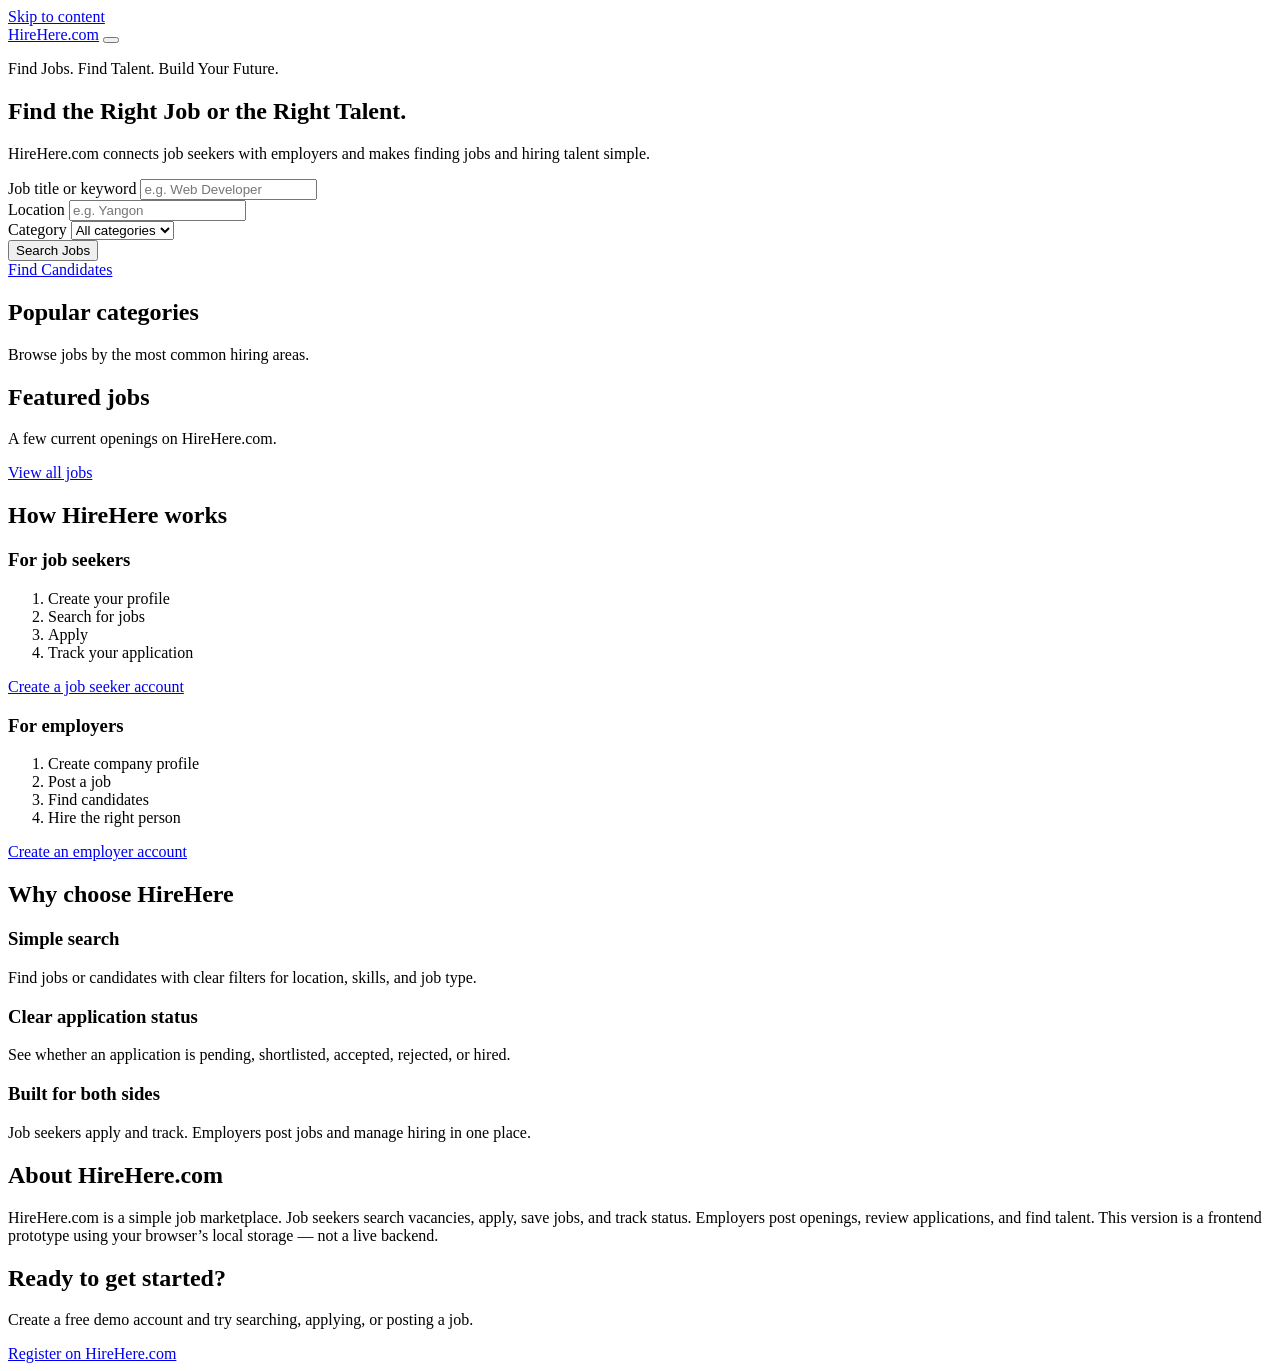
==== index.html @ e833c2ac "Add files via upload" ====
<!DOCTYPE html>
<html lang="en">
<head>
  <meta charset="UTF-8">
  <meta name="viewport" content="width=device-width, initial-scale=1.0">
  <title>HireHere.com — Find Jobs. Find Talent. Build Your Future.</title>
  <meta name="description" content="HireHere.com connects job seekers with employers. Find jobs or hire talent.">
  <link rel="stylesheet" href="css/style.css">
</head>
<body data-page="home">
  <a class="skip-link" href="#main">Skip to content</a>
  <header class="site-header">
    <div class="container header-inner">
      <a href="index.html" class="logo">HireHere.com</a>
      <button type="button" class="nav-toggle" aria-label="Toggle navigation" aria-expanded="false" aria-controls="main-nav"><span></span><span></span><span></span></button>
      <nav id="main-nav" class="main-nav" aria-label="Primary"></nav>
    </div>
  </header>

  <main id="main">
    <section class="hero">
      <div class="container">
        <p class="tagline">Find Jobs. Find Talent. Build Your Future.</p>
        <h1>Find the Right Job or the Right Talent.</h1>
        <p class="lead">HireHere.com connects job seekers with employers and makes finding jobs and hiring talent simple.</p>

        <form class="search-card" id="home-job-search" role="search" aria-label="Search jobs">
          <div class="search-grid">
            <div class="field">
              <label for="home-keyword">Job title or keyword</label>
              <input id="home-keyword" name="q" type="search" placeholder="e.g. Web Developer">
            </div>
            <div class="field">
              <label for="home-location">Location</label>
              <input id="home-location" name="location" type="text" placeholder="e.g. Yangon">
            </div>
            <div class="field">
              <label for="home-category">Category</label>
              <select id="home-category" name="category">
                <option value="">All categories</option>
              </select>
            </div>
            <button class="btn" type="submit">Search Jobs</button>
          </div>
        </form>
        <div class="hero-actions">
          <a class="btn btn-secondary" href="candidates.html">Find Candidates</a>
        </div>
      </div>
    </section>

    <section class="section" aria-labelledby="categories-heading">
      <div class="container">
        <div class="section-head">
          <div>
            <h2 id="categories-heading">Popular categories</h2>
            <p class="tagline">Browse jobs by the most common hiring areas.</p>
          </div>
        </div>
        <div class="cat-grid" id="category-list"></div>
      </div>
    </section>

    <section class="section section-alt" aria-labelledby="featured-heading">
      <div class="container">
        <div class="section-head">
          <div>
            <h2 id="featured-heading">Featured jobs</h2>
            <p class="tagline">A few current openings on HireHere.com.</p>
          </div>
          <a href="jobs.html">View all jobs</a>
        </div>
        <div class="card-grid" id="featured-jobs"></div>
      </div>
    </section>

    <section class="section" id="how" aria-labelledby="how-heading">
      <div class="container">
        <h2 id="how-heading">How HireHere works</h2>
        <div class="how-grid">
          <article class="panel">
            <h3>For job seekers</h3>
            <ol class="steps">
              <li>Create your profile</li>
              <li>Search for jobs</li>
              <li>Apply</li>
              <li>Track your application</li>
            </ol>
            <a class="btn" href="register.html">Create a job seeker account</a>
          </article>
          <article class="panel">
            <h3>For employers</h3>
            <ol class="steps">
              <li>Create company profile</li>
              <li>Post a job</li>
              <li>Find candidates</li>
              <li>Hire the right person</li>
            </ol>
            <a class="btn btn-secondary" href="register.html">Create an employer account</a>
          </article>
        </div>
      </div>
    </section>

    <section class="section section-alt" aria-labelledby="why-heading">
      <div class="container">
        <h2 id="why-heading">Why choose HireHere</h2>
        <div class="why-grid">
          <article class="panel">
            <h3>Simple search</h3>
            <p>Find jobs or candidates with clear filters for location, skills, and job type.</p>
          </article>
          <article class="panel">
            <h3>Clear application status</h3>
            <p>See whether an application is pending, shortlisted, accepted, rejected, or hired.</p>
          </article>
          <article class="panel">
            <h3>Built for both sides</h3>
            <p>Job seekers apply and track. Employers post jobs and manage hiring in one place.</p>
          </article>
        </div>
      </div>
    </section>

    <section class="section" id="about" aria-labelledby="about-heading">
      <div class="container">
        <h2 id="about-heading">About HireHere.com</h2>
        <p class="lead">HireHere.com is a simple job marketplace. Job seekers search vacancies, apply, save jobs, and track status. Employers post openings, review applications, and find talent. This version is a frontend prototype using your browser’s local storage — not a live backend.</p>
      </div>
    </section>

    <section class="cta-band">
      <div class="container">
        <h2>Ready to get started?</h2>
        <p>Create a free demo account and try searching, applying, or posting a job.</p>
        <a class="btn" href="register.html">Register on HireHere.com</a>
      </div>
    </section>
  </main>

  <footer class="site-footer" id="site-footer"></footer>
  <div id="toast" class="toast" role="status" aria-live="polite"></div>
  <script src="js/script.js"></script>
</body>
</html>
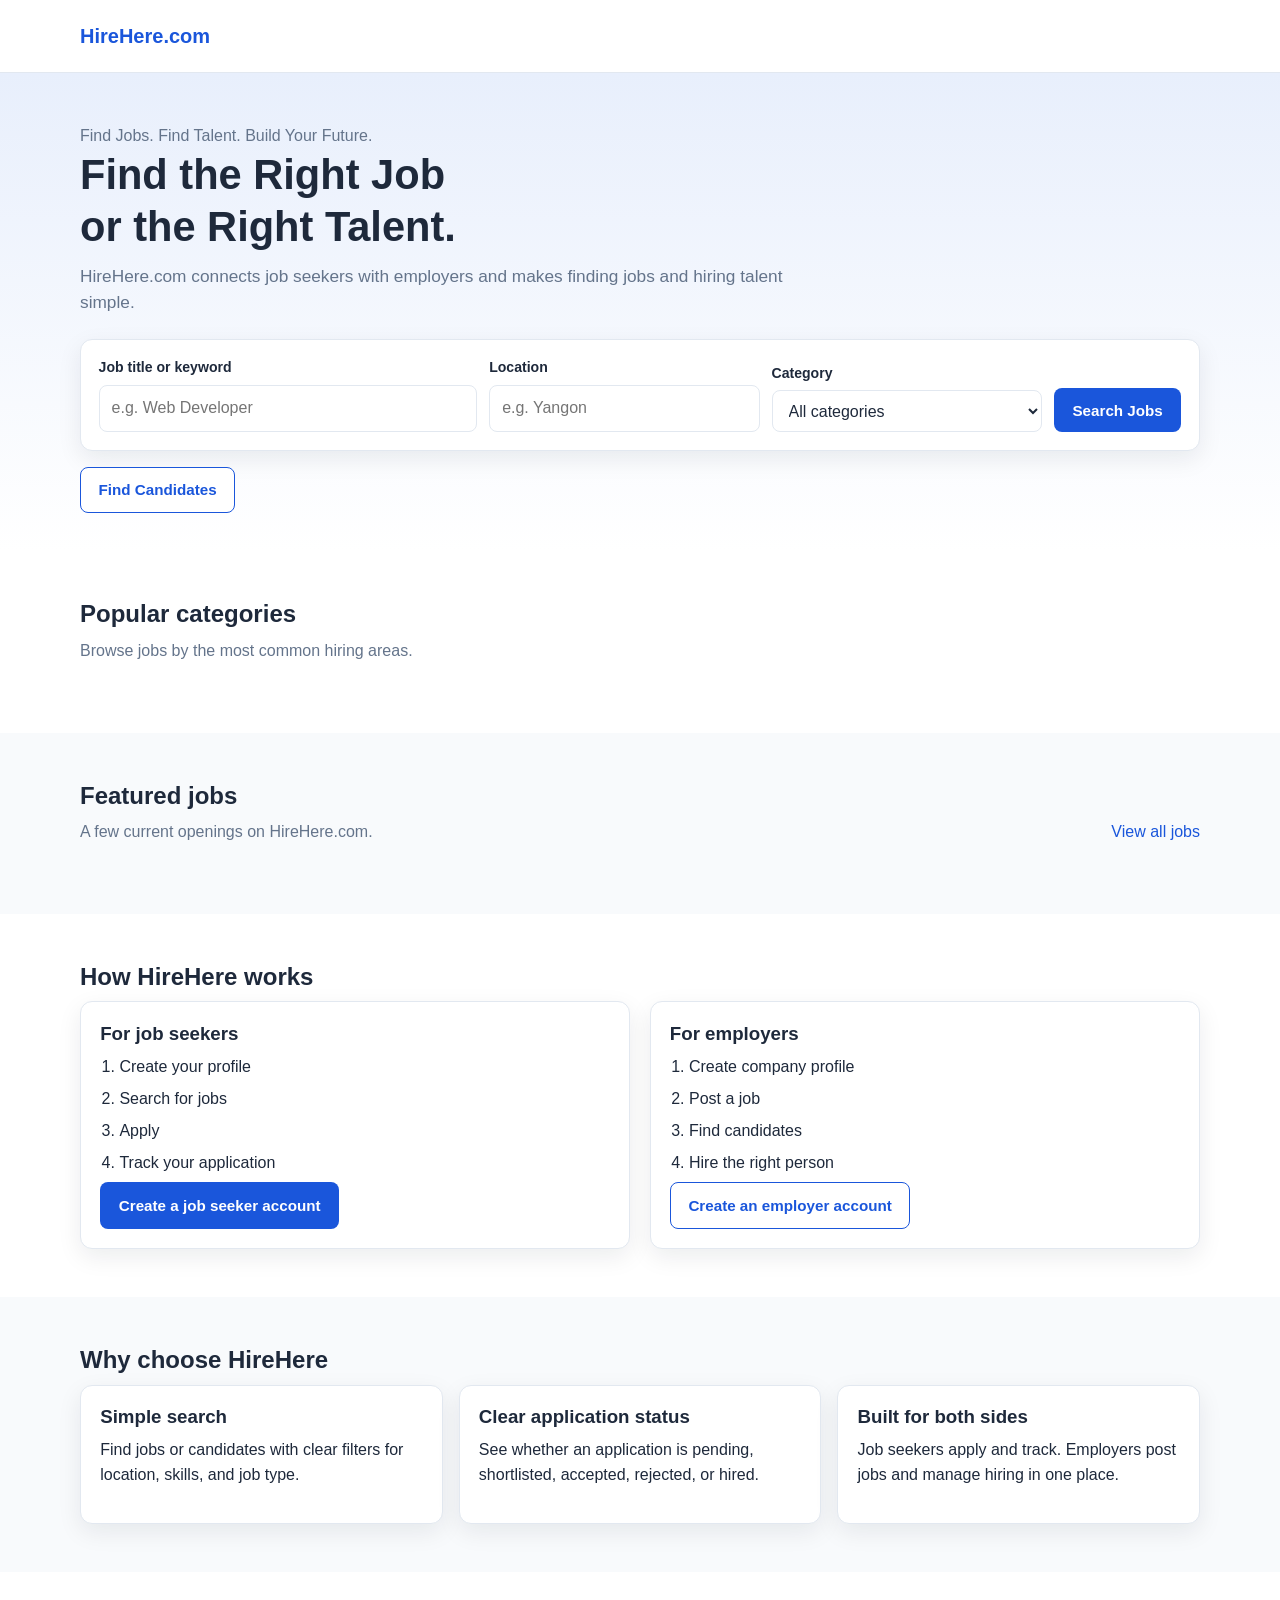
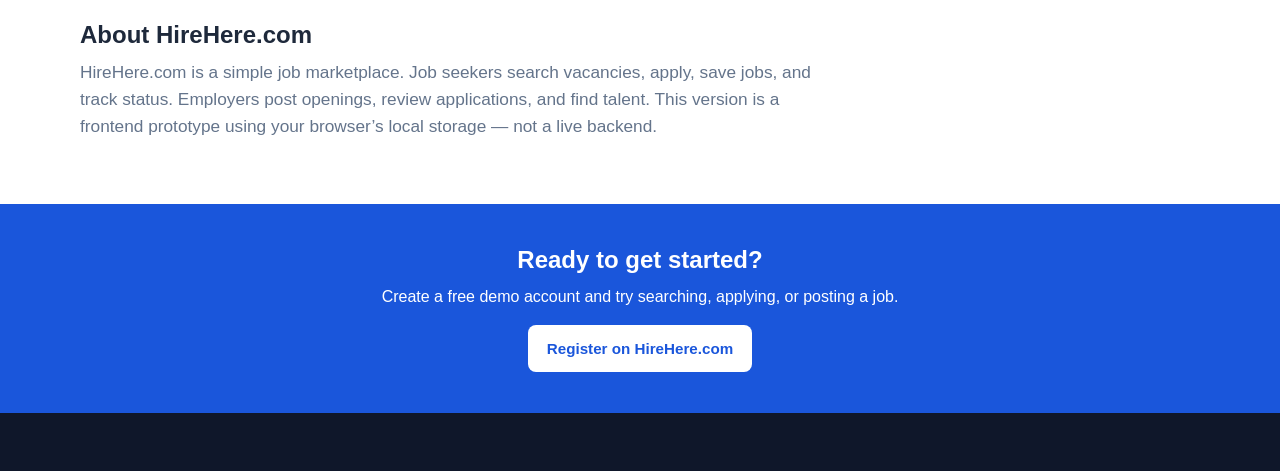
==== commit 75a82931: "Fix stylesheet link path in index.html" ====
--- a/index.html
+++ b/index.html
@@ -5,7 +5,7 @@
   <meta name="viewport" content="width=device-width, initial-scale=1.0">
   <title>HireHere.com — Find Jobs. Find Talent. Build Your Future.</title>
   <meta name="description" content="HireHere.com connects job seekers with employers. Find jobs or hire talent.">
-  <link rel="stylesheet" href="css/style.css">
+  <link rel="stylesheet" href="style.css">
 </head>
 <body data-page="home">
   <a class="skip-link" href="#main">Skip to content</a>
--- a/style.css
+++ b/style.css
@@ -0,0 +1,821 @@
+/* HireHere.com — shared styles (HTML/CSS/vanilla JS prototype) */
+
+:root {
+  --primary: #1a56db;
+  --primary-dark: #1344b0;
+  --primary-soft: #e8effc;
+  --text: #1e293b;
+  --muted: #64748b;
+  --border: #e2e8f0;
+  --bg: #f8fafc;
+  --white: #ffffff;
+  --success: #059669;
+  --success-soft: #d1fae5;
+  --warning: #d97706;
+  --warning-soft: #fef3c7;
+  --danger: #dc2626;
+  --danger-soft: #fee2e2;
+  --info: #0369a1;
+  --info-soft: #e0f2fe;
+  --purple: #7c3aed;
+  --purple-soft: #ede9fe;
+  --shadow: 0 8px 24px rgba(15, 23, 42, 0.08);
+  --radius: 12px;
+  --header-h: 72px;
+  --font: "Segoe UI", Tahoma, Geneva, Verdana, sans-serif;
+}
+
+*,
+*::before,
+*::after {
+  box-sizing: border-box;
+}
+
+html {
+  scroll-behavior: smooth;
+}
+
+body {
+  margin: 0;
+  font-family: var(--font);
+  color: var(--text);
+  background: var(--white);
+  line-height: 1.55;
+  font-size: 16px;
+}
+
+img {
+  max-width: 100%;
+}
+
+a {
+  color: var(--primary);
+  text-decoration: none;
+}
+
+a:hover {
+  text-decoration: underline;
+}
+
+h1, h2, h3, h4 {
+  line-height: 1.25;
+  margin: 0 0 0.6rem;
+}
+
+p {
+  margin: 0 0 1rem;
+}
+
+.skip-link {
+  position: absolute;
+  left: -999px;
+  top: 0;
+  background: var(--primary);
+  color: #fff;
+  padding: 0.6rem 1rem;
+  z-index: 1000;
+}
+
+.skip-link:focus {
+  left: 1rem;
+  top: 1rem;
+}
+
+.container {
+  width: min(1120px, calc(100% - 32px));
+  margin: 0 auto;
+}
+
+.site-header {
+  position: sticky;
+  top: 0;
+  z-index: 50;
+  background: #fff;
+  border-bottom: 1px solid var(--border);
+}
+
+.header-inner {
+  min-height: var(--header-h);
+  display: flex;
+  align-items: center;
+  justify-content: space-between;
+  gap: 1rem;
+}
+
+.logo {
+  font-weight: 800;
+  font-size: 1.25rem;
+  color: var(--primary);
+  text-decoration: none;
+  white-space: nowrap;
+}
+
+.logo:hover {
+  text-decoration: none;
+}
+
+.nav-toggle {
+  display: none;
+  width: 44px;
+  height: 44px;
+  border: 1px solid var(--border);
+  background: #fff;
+  border-radius: 8px;
+  cursor: pointer;
+  padding: 10px;
+}
+
+.nav-toggle span {
+  display: block;
+  height: 2px;
+  background: var(--text);
+  margin: 6px 0;
+}
+
+.main-nav {
+  display: flex;
+  flex-wrap: wrap;
+  align-items: center;
+  gap: 0.35rem 0.9rem;
+}
+
+.main-nav a,
+.main-nav button.link-btn {
+  color: var(--text);
+  font-weight: 600;
+  font-size: 0.95rem;
+  background: none;
+  border: 0;
+  cursor: pointer;
+  padding: 0.4rem 0.2rem;
+  font-family: inherit;
+}
+
+.main-nav a:hover,
+.main-nav button.link-btn:hover {
+  color: var(--primary);
+  text-decoration: none;
+}
+
+.main-nav a.btn,
+.main-nav .btn {
+  padding: 0.5rem 0.9rem;
+}
+
+.btn {
+  display: inline-flex;
+  align-items: center;
+  justify-content: center;
+  gap: 0.4rem;
+  border: 1px solid transparent;
+  background: var(--primary);
+  color: #fff;
+  border-radius: 8px;
+  padding: 0.65rem 1.1rem;
+  font-weight: 650;
+  font-size: 0.95rem;
+  cursor: pointer;
+  font-family: inherit;
+  text-decoration: none;
+  min-height: 44px;
+}
+
+.btn:hover {
+  background: var(--primary-dark);
+  text-decoration: none;
+}
+
+.btn:focus-visible,
+.nav-toggle:focus-visible,
+input:focus-visible,
+select:focus-visible,
+textarea:focus-visible,
+button:focus-visible {
+  outline: 3px solid #93c5fd;
+  outline-offset: 2px;
+}
+
+.btn-secondary {
+  background: #fff;
+  color: var(--primary);
+  border-color: var(--primary);
+}
+
+.btn-secondary:hover {
+  background: var(--primary-soft);
+}
+
+.btn-ghost {
+  background: var(--primary-soft);
+  color: var(--primary);
+}
+
+.btn-danger {
+  background: var(--danger);
+}
+
+.btn-danger:hover {
+  background: #b91c1c;
+}
+
+.btn:disabled {
+  opacity: 0.65;
+  cursor: not-allowed;
+}
+
+.hero {
+  background: linear-gradient(180deg, var(--primary-soft) 0%, #fff 100%);
+  padding: 3.2rem 0 2.4rem;
+}
+
+.hero h1 {
+  font-size: clamp(1.8rem, 4vw, 2.6rem);
+  max-width: 18ch;
+}
+
+.lead {
+  color: var(--muted);
+  font-size: 1.08rem;
+  max-width: 46rem;
+}
+
+.search-card,
+.card,
+.panel {
+  background: #fff;
+  border: 1px solid var(--border);
+  border-radius: var(--radius);
+  box-shadow: var(--shadow);
+}
+
+.search-card {
+  padding: 1.1rem;
+  margin-top: 1.4rem;
+}
+
+.search-grid,
+.form-grid {
+  display: grid;
+  grid-template-columns: 1.4fr 1fr 1fr auto;
+  gap: 0.75rem;
+  align-items: end;
+}
+
+.search-grid-wide {
+  grid-template-columns: 1fr 1fr 1fr 1fr auto;
+}
+
+.form-grid.cols-2 {
+  grid-template-columns: 1fr 1fr;
+}
+
+.field {
+  display: flex;
+  flex-direction: column;
+  gap: 0.35rem;
+}
+
+.field label {
+  font-weight: 650;
+  font-size: 0.88rem;
+}
+
+input,
+select,
+textarea {
+  width: 100%;
+  border: 1px solid var(--border);
+  border-radius: 8px;
+  padding: 0.65rem 0.75rem;
+  font: inherit;
+  color: var(--text);
+  background: #fff;
+}
+
+textarea {
+  min-height: 110px;
+  resize: vertical;
+}
+
+.hero-actions {
+  display: flex;
+  flex-wrap: wrap;
+  gap: 0.75rem;
+  margin-top: 1rem;
+}
+
+.section {
+  padding: 3rem 0;
+}
+
+.section-alt {
+  background: var(--bg);
+}
+
+.section-head {
+  display: flex;
+  justify-content: space-between;
+  align-items: flex-end;
+  gap: 1rem;
+  margin-bottom: 1.3rem;
+}
+
+.tagline {
+  color: var(--muted);
+  margin: 0;
+}
+
+.cat-grid,
+.card-grid,
+.stats-grid,
+.why-grid,
+.split-grid {
+  display: grid;
+  gap: 1rem;
+}
+
+.cat-grid {
+  grid-template-columns: repeat(5, 1fr);
+}
+
+.cat-card {
+  display: block;
+  background: #fff;
+  border: 1px solid var(--border);
+  border-radius: var(--radius);
+  padding: 1rem;
+  color: var(--text);
+  font-weight: 650;
+  box-shadow: var(--shadow);
+}
+
+.cat-card:hover {
+  border-color: var(--primary);
+  color: var(--primary);
+  text-decoration: none;
+}
+
+.card-grid {
+  grid-template-columns: repeat(3, 1fr);
+}
+
+.job-card,
+.candidate-card,
+.app-card {
+  padding: 1.1rem;
+  display: flex;
+  flex-direction: column;
+  gap: 0.55rem;
+}
+
+.job-card h3,
+.candidate-card h3 {
+  margin: 0;
+  font-size: 1.05rem;
+}
+
+.meta,
+.muted {
+  color: var(--muted);
+  font-size: 0.92rem;
+}
+
+.chip-row,
+.actions {
+  display: flex;
+  flex-wrap: wrap;
+  gap: 0.4rem;
+}
+
+.chip,
+.badge {
+  display: inline-flex;
+  align-items: center;
+  border-radius: 999px;
+  padding: 0.2rem 0.6rem;
+  font-size: 0.78rem;
+  font-weight: 700;
+  background: var(--bg);
+  color: var(--text);
+}
+
+.badge-pending { background: var(--warning-soft); color: #92400e; }
+.badge-review { background: var(--info-soft); color: var(--info); }
+.badge-shortlisted { background: var(--purple-soft); color: var(--purple); }
+.badge-interview { background: #dbeafe; color: #1d4ed8; }
+.badge-accepted { background: var(--success-soft); color: #065f46; }
+.badge-rejected { background: var(--danger-soft); color: #991b1b; }
+.badge-hired { background: #dcfce7; color: #166534; }
+.badge-active { background: var(--success-soft); color: #065f46; }
+.badge-closed,
+.badge-expired { background: #f1f5f9; color: #475569; }
+
+.avatar,
+.logo-ph {
+  width: 56px;
+  height: 56px;
+  border-radius: 12px;
+  background: var(--primary-soft);
+  color: var(--primary);
+  display: grid;
+  place-items: center;
+  font-weight: 800;
+  flex-shrink: 0;
+}
+
+.avatar.lg,
+.logo-ph.lg {
+  width: 88px;
+  height: 88px;
+  font-size: 1.4rem;
+}
+
+.how-grid {
+  display: grid;
+  grid-template-columns: 1fr 1fr;
+  gap: 1.2rem;
+}
+
+.steps {
+  margin: 0;
+  padding-left: 1.2rem;
+}
+
+.steps li {
+  margin: 0.45rem 0;
+}
+
+.why-grid {
+  grid-template-columns: repeat(3, 1fr);
+}
+
+.cta-band {
+  background: var(--primary);
+  color: #fff;
+  padding: 2.6rem 0;
+  text-align: center;
+}
+
+.cta-band h2,
+.cta-band p {
+  color: #fff;
+}
+
+.cta-band .btn {
+  background: #fff;
+  color: var(--primary);
+}
+
+.site-footer {
+  background: #0f172a;
+  color: #cbd5e1;
+  padding: 2.2rem 0 1.4rem;
+}
+
+.site-footer a {
+  color: #e2e8f0;
+}
+
+.footer-grid {
+  display: grid;
+  grid-template-columns: 2fr 1fr 1fr 1fr;
+  gap: 1.2rem;
+}
+
+.footer-bottom {
+  margin-top: 1.4rem;
+  border-top: 1px solid #334155;
+  padding-top: 1rem;
+  font-size: 0.88rem;
+}
+
+.page-head {
+  padding: 2rem 0 0.5rem;
+}
+
+.layout-2 {
+  display: grid;
+  grid-template-columns: 280px 1fr;
+  gap: 1.2rem;
+  padding-bottom: 3rem;
+}
+
+.filters {
+  padding: 1rem;
+  align-self: start;
+  position: sticky;
+  top: 88px;
+}
+
+.filter-group {
+  margin-bottom: 1rem;
+}
+
+.filter-group h3 {
+  font-size: 0.95rem;
+}
+
+.check {
+  display: flex;
+  align-items: center;
+  gap: 0.45rem;
+  margin: 0.35rem 0;
+  font-size: 0.92rem;
+}
+
+.check input {
+  width: auto;
+}
+
+.results-count {
+  font-weight: 700;
+  margin-bottom: 0.8rem;
+}
+
+.empty {
+  padding: 1.4rem;
+  background: var(--bg);
+  border-radius: var(--radius);
+  color: var(--muted);
+}
+
+.job-hero {
+  display: flex;
+  gap: 1rem;
+  align-items: flex-start;
+  padding: 1.3rem;
+  margin-bottom: 1rem;
+}
+
+.detail-grid {
+  display: grid;
+  grid-template-columns: 2fr 1fr;
+  gap: 1.2rem;
+  padding-bottom: 3rem;
+}
+
+.panel {
+  padding: 1.2rem;
+}
+
+.skill-list {
+  display: flex;
+  flex-wrap: wrap;
+  gap: 0.4rem;
+}
+
+.stats-grid {
+  grid-template-columns: repeat(5, 1fr);
+  margin-bottom: 1.5rem;
+}
+
+.stat {
+  padding: 1rem;
+  background: #fff;
+  border: 1px solid var(--border);
+  border-radius: var(--radius);
+  box-shadow: var(--shadow);
+}
+
+.stat strong {
+  display: block;
+  font-size: 1.6rem;
+  color: var(--primary);
+}
+
+.table-wrap {
+  overflow-x: auto;
+}
+
+table.data {
+  width: 100%;
+  border-collapse: collapse;
+  background: #fff;
+}
+
+table.data th,
+table.data td {
+  text-align: left;
+  padding: 0.75rem;
+  border-bottom: 1px solid var(--border);
+  vertical-align: top;
+}
+
+.timeline {
+  list-style: none;
+  margin: 0;
+  padding: 0;
+}
+
+.timeline li {
+  position: relative;
+  padding: 0 0 1rem 1.2rem;
+  border-left: 2px solid var(--border);
+}
+
+.timeline li::before {
+  content: "";
+  width: 10px;
+  height: 10px;
+  border-radius: 50%;
+  background: var(--border);
+  position: absolute;
+  left: -6px;
+  top: 4px;
+}
+
+.timeline li.done {
+  border-left-color: var(--primary);
+}
+
+.timeline li.done::before,
+.timeline li.current::before {
+  background: var(--primary);
+}
+
+.timeline li.current {
+  font-weight: 700;
+}
+
+.auth-wrap {
+  max-width: 560px;
+  margin: 2rem auto 3rem;
+  padding: 1.4rem;
+}
+
+.role-toggle {
+  display: grid;
+  grid-template-columns: 1fr 1fr;
+  gap: 0.6rem;
+  margin-bottom: 1rem;
+}
+
+.role-toggle label {
+  border: 1px solid var(--border);
+  border-radius: 8px;
+  padding: 0.8rem;
+  cursor: pointer;
+  display: flex;
+  gap: 0.5rem;
+  align-items: center;
+}
+
+.role-toggle input {
+  width: auto;
+}
+
+.hidden {
+  display: none !important;
+}
+
+.alert {
+  padding: 0.75rem 0.9rem;
+  border-radius: 8px;
+  margin-bottom: 0.9rem;
+}
+
+.alert-error {
+  background: var(--danger-soft);
+  color: #991b1b;
+}
+
+.alert-success {
+  background: var(--success-soft);
+  color: #065f46;
+}
+
+.alert-info {
+  background: var(--info-soft);
+  color: var(--info);
+}
+
+.demo-note {
+  font-size: 0.88rem;
+  color: var(--muted);
+  background: var(--bg);
+  padding: 0.75rem;
+  border-radius: 8px;
+}
+
+.modal-backdrop {
+  position: fixed;
+  inset: 0;
+  background: rgba(15, 23, 42, 0.45);
+  display: grid;
+  place-items: center;
+  z-index: 80;
+  padding: 1rem;
+}
+
+.modal {
+  background: #fff;
+  width: min(560px, 100%);
+  max-height: 90vh;
+  overflow: auto;
+  border-radius: var(--radius);
+  padding: 1.2rem;
+}
+
+.toast {
+  position: fixed;
+  right: 1rem;
+  bottom: 1rem;
+  background: #0f172a;
+  color: #fff;
+  padding: 0.85rem 1rem;
+  border-radius: 10px;
+  max-width: min(360px, calc(100% - 2rem));
+  z-index: 90;
+  display: none;
+}
+
+.toast.show {
+  display: block;
+}
+
+.profile-head {
+  display: flex;
+  gap: 1rem;
+  align-items: flex-start;
+}
+
+.split-grid {
+  grid-template-columns: 1fr 1fr;
+}
+
+@media (max-width: 980px) {
+  .cat-grid,
+  .card-grid,
+  .stats-grid,
+  .why-grid,
+  .footer-grid,
+  .search-grid,
+  .split-grid {
+    grid-template-columns: 1fr 1fr;
+  }
+
+  .layout-2,
+  .detail-grid,
+  .how-grid {
+    grid-template-columns: 1fr;
+  }
+
+  .filters {
+    position: static;
+  }
+}
+
+@media (max-width: 860px) {
+  .nav-toggle {
+    display: inline-block;
+  }
+
+  .main-nav {
+    display: none;
+    position: absolute;
+    left: 0;
+    right: 0;
+    top: var(--header-h);
+    background: #fff;
+    border-bottom: 1px solid var(--border);
+    padding: 0.8rem 1rem 1rem;
+    flex-direction: column;
+    align-items: stretch;
+  }
+
+  .main-nav.open {
+    display: flex;
+  }
+
+  .header-inner {
+    position: relative;
+  }
+
+  .stats-grid,
+  .cat-grid,
+  .card-grid,
+  .why-grid,
+  .footer-grid,
+  .search-grid,
+  .search-grid-wide,
+  .form-grid,
+  .form-grid.cols-2,
+  .split-grid {
+    grid-template-columns: 1fr;
+  }
+
+  .desktop-table {
+    display: none;
+  }
+
+  .mobile-cards {
+    display: grid;
+    gap: 0.8rem;
+  }
+}
+
+@media (min-width: 861px) {
+  .mobile-cards {
+    display: none;
+  }
+}
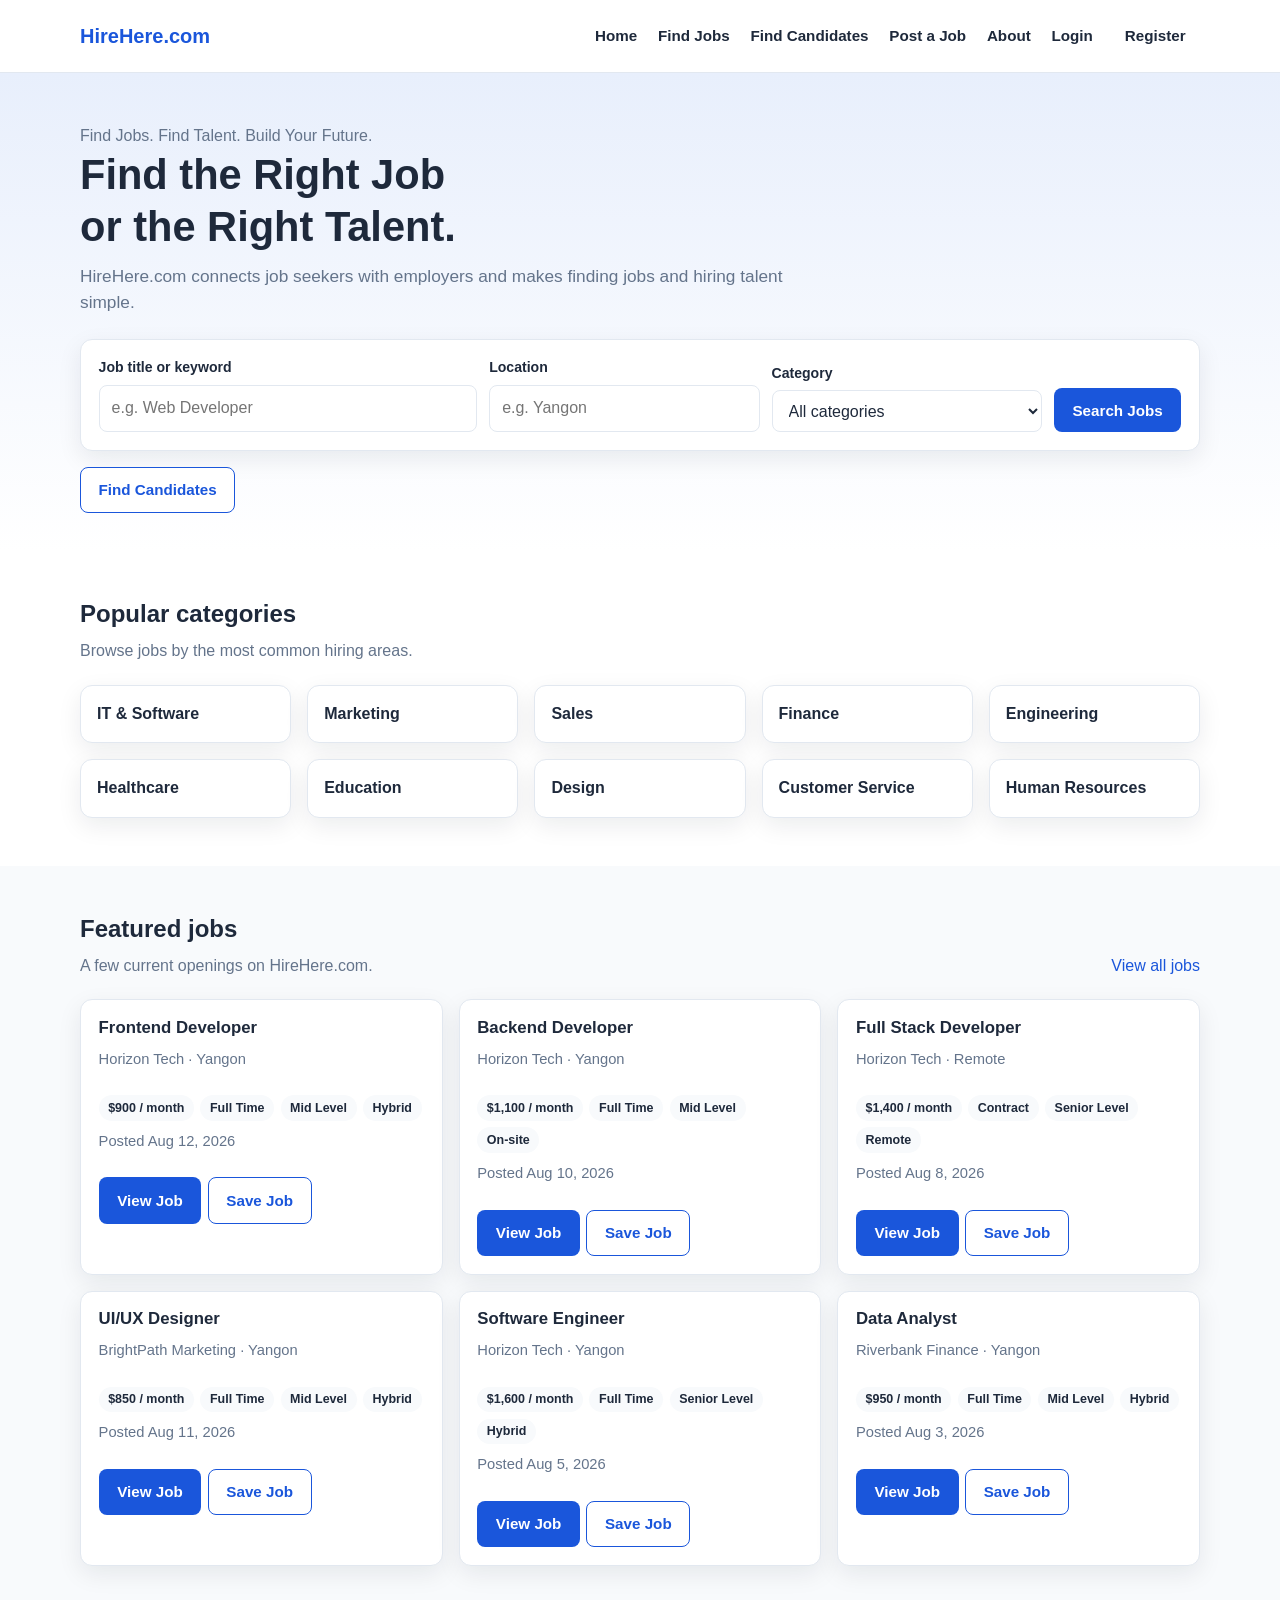
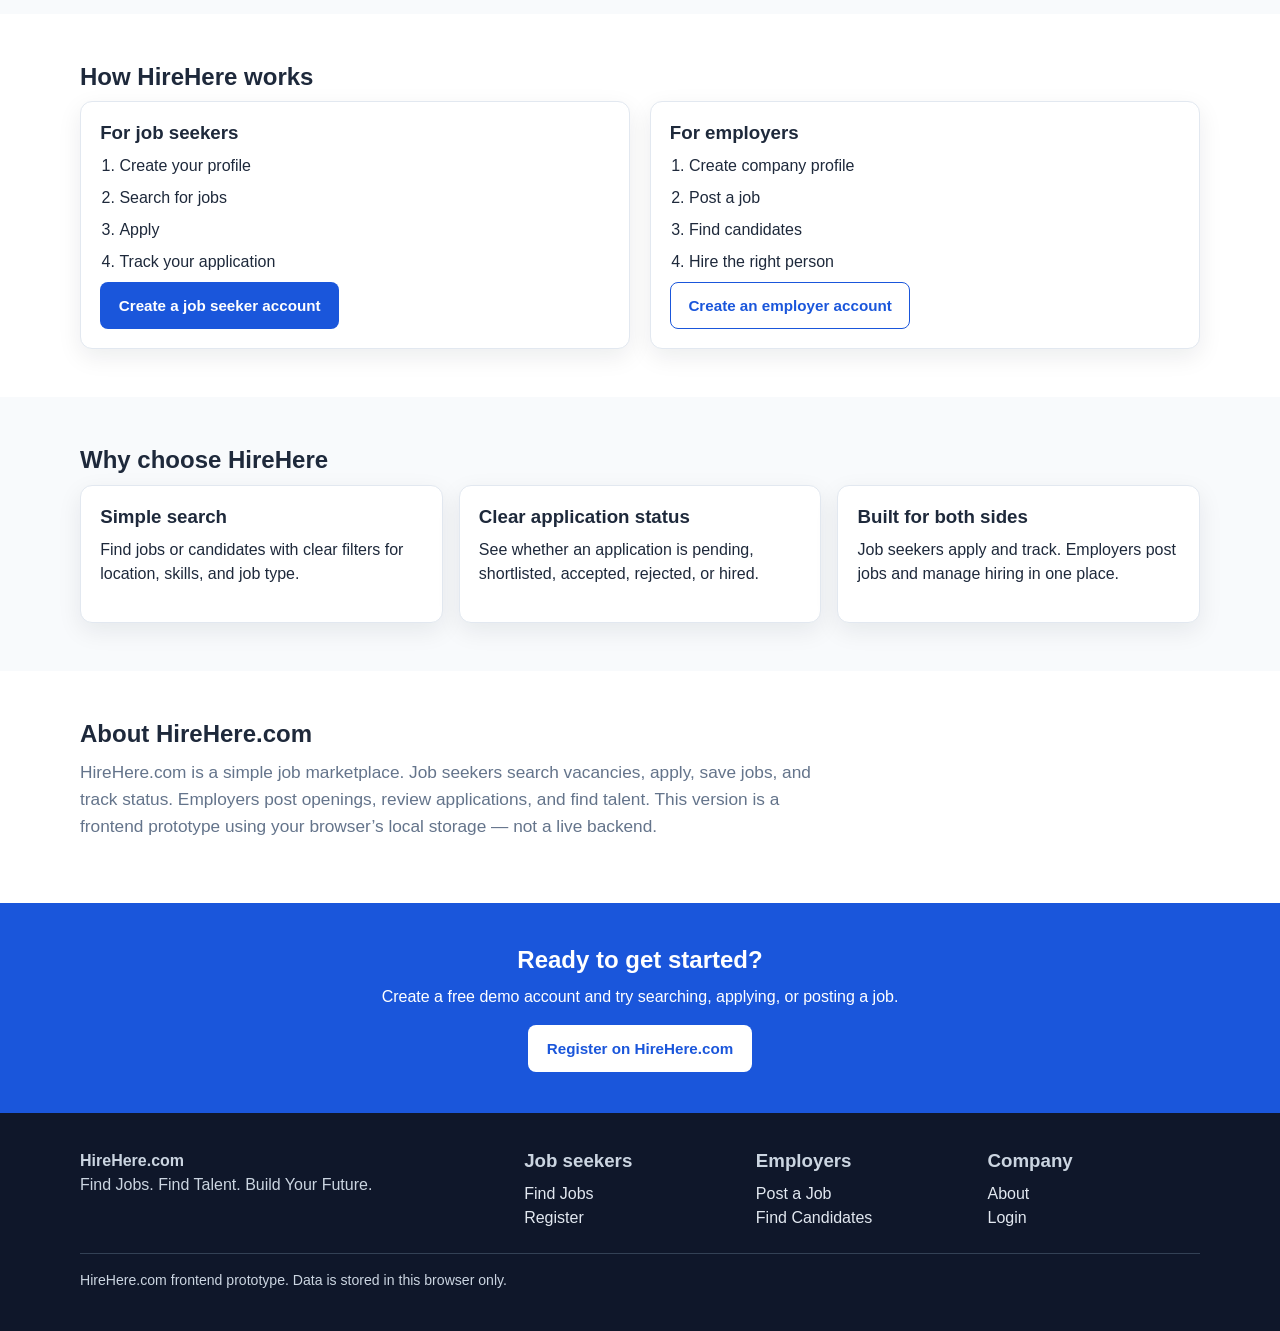
==== commit 2bbc4ee6: "Update index.html" ====
--- a/index.html
+++ b/index.html
@@ -140,6 +140,6 @@
 
   <footer class="site-footer" id="site-footer"></footer>
   <div id="toast" class="toast" role="status" aria-live="polite"></div>
-  <script src="js/script.js"></script>
+  <script src="script.js"></script>
 </body>
 </html>
